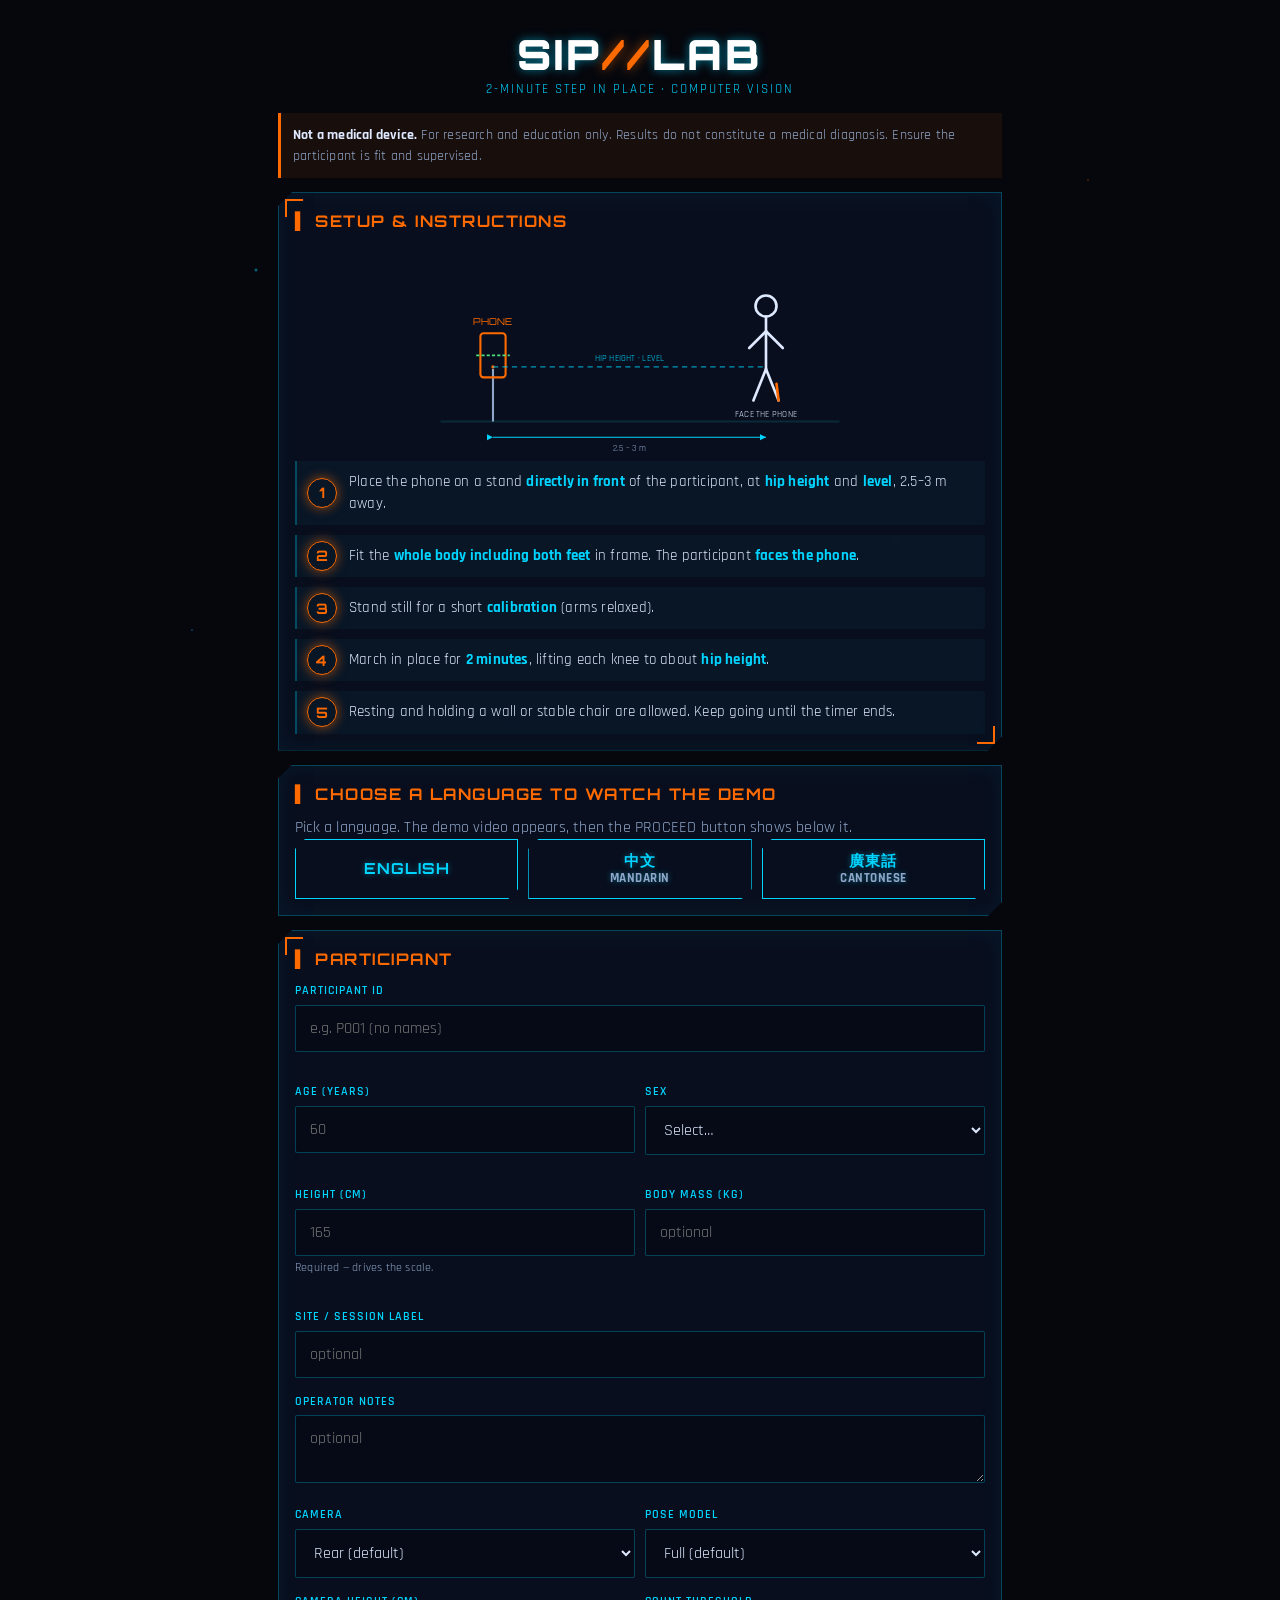
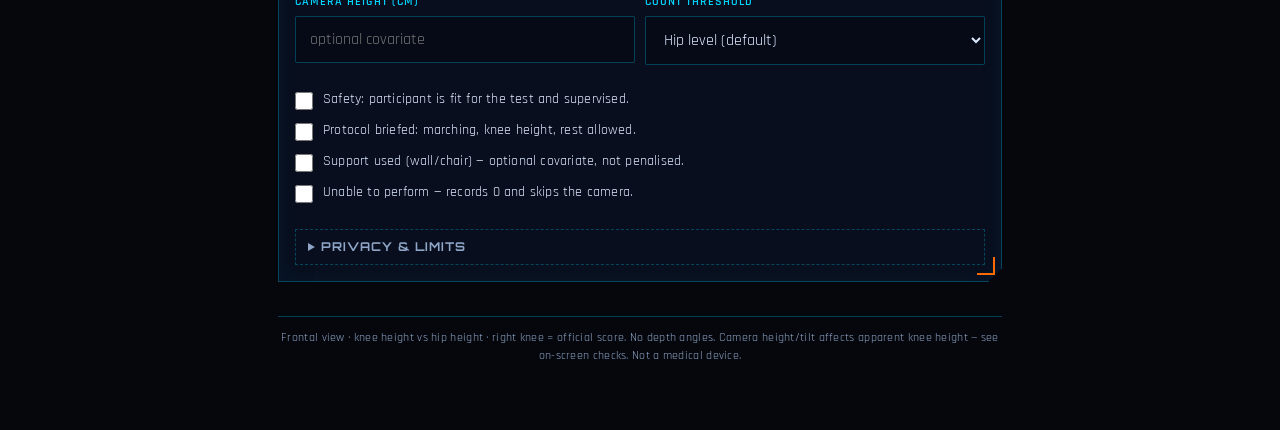
==== index.html @ b406c261 "Add files via upload" ====
<!DOCTYPE html>
<html lang="en">
<head>
    <meta charset="UTF-8">
    <meta name="viewport" content="width=device-width, initial-scale=1, viewport-fit=cover">
    <meta name="theme-color" content="#05070d">
    <meta name="description" content="SIP//LAB — 2-Minute Step-in-Place Biomechanics Lab. Browser-only computer-vision assessment.">
    <title>SIP//LAB — Step-in-Place Biomechanics Lab</title>

    <link rel="preconnect" href="https://fonts.googleapis.com">
    <link rel="preconnect" href="https://fonts.gstatic.com" crossorigin>
    <link href="https://fonts.googleapis.com/css2?family=Orbitron:wght@500;700;900&family=Rajdhani:wght@400;500;600;700&display=swap" rel="stylesheet">

    <link rel="stylesheet" href="css/styles.css">
</head>
<body>
    <!-- TRON backdrop (hidden during live test via body.live) -->
    <div class="tron-bg" aria-hidden="true">
        <div class="grid-floor"></div>
        <div class="particles"></div>
        <div class="scanlines"></div>
    </div>

    <!-- Rotate-to-portrait full-screen overlay (only when test not running) -->
    <div id="rotate-overlay" aria-hidden="true">
        <div class="icon">📱</div>
        <h2>Rotate to Portrait</h2>
        <p>SIP//LAB runs in portrait orientation. Please turn your device upright.</p>
    </div>
    <!-- mid-test landscape warning banner -->
    <div class="rotate-banner">↻ ROTATE TO PORTRAIT FOR BEST TRACKING</div>

    <!-- app mounts here -->
    <main id="app" role="main"></main>

    <!-- hidden video + canvas reused by the pose engine (moved into the live DOM at runtime) -->

    <!-- Scripts in dependency order (no bundler, classic tags) -->
    <script src="js/config.js"></script>
    <script src="js/schema.js"></script>
    <script src="js/geom.js"></script>
    <script src="js/analysis.js"></script>
    <script src="js/export.js"></script>
    <script src="js/charts.js"></script>
    <script src="js/pose-engine.js"></script>
    <script src="js/screen-live.js"></script>
    <script src="js/app.js"></script>
    <script src="js/screen-results.js"></script>
</body>
</html>
---- css/styles.css ----
/* ============================================================================
   SIP//LAB — TRON 2-Minute Step-in-Place Biomechanics Lab
   Neon orange/blue HUD. Orbitron (headings/numbers/buttons) + Rajdhani (body).
   Visual tokens ported verbatim from STS//LAB; SIP additions clearly marked.
   Right leg = orange family, Left leg = blue family everywhere (+ L/R text).
   ========================================================================== */

:root {
    /* palette */
    --bg0: #05070d;
    --bg1: #0a1020;
    --panel: rgba(10, 18, 36, 0.72);
    --panel-solid: #0b1326;

    --blue: #00d4ff;          /* primary / data / LEFT leg */
    --blue-dim: #0a2a3a;
    --orange: #ff6a00;        /* CTA / alerts / counters / RIGHT leg */
    --orange-soft: #ff8c3a;
    --green: #4cdf7c;
    --gold: #ffd700;
    --amber: #ffa500;
    --red: #ff3b30;

    --text: #dfe9ff;
    --text-dim: #8fa6c8;
    --line: rgba(0, 212, 255, 0.28);

    --radius: 2px;
    --clip: polygon(14px 0, 100% 0, 100% calc(100% - 14px), calc(100% - 14px) 100%, 0 100%, 0 14px);

    --blue-glow: 0 0 10px rgba(0, 212, 255, 0.55);
    --orange-glow: 0 0 12px rgba(255, 106, 0, 0.6);
}

*, *::before, *::after { box-sizing: border-box; margin: 0; padding: 0; }
html { font-size: 16px; -webkit-text-size-adjust: 100%; }

body {
    font-family: 'Rajdhani', 'Segoe UI', system-ui, sans-serif;
    background: radial-gradient(1200px 800px at 50% -10%, #0c1428 0%, var(--bg1) 45%, var(--bg0) 100%);
    color: var(--text);
    min-height: 100vh;
    line-height: 1.5;
    overflow-x: hidden;
    letter-spacing: 0.2px;
}

h1, h2, h3, h4, .logo, .btn, .big-number, .hud-time, .hud-reps, .metric .v, th {
    font-family: 'Orbitron', 'Rajdhani', sans-serif;
}
h2 { font-size: clamp(1.15rem, 5vw, 1.35rem); text-transform: uppercase; letter-spacing: 2px; color: var(--blue); text-shadow: var(--blue-glow); margin-bottom: 10px; }
h3 { font-size: clamp(.9rem, 4vw, 1rem); text-transform: uppercase; letter-spacing: 1.5px; color: var(--orange); margin: 0 0 10px; }
h3:not(:first-child) { margin-top: 6px; }
h3::before { content: '▍ '; color: var(--orange); }
p { color: var(--text-dim); font-size: .98rem; }
a { color: var(--blue); }

#app { max-width: 600px; margin: 0 auto; min-height: 100dvh; padding: 18px; position: relative; z-index: 2; }
#app:has(.live-session) { padding: 0; max-width: 100%; }

/* ----------------------------------------------------------------- backdrop */
.tron-bg { position: fixed; inset: 0; z-index: 0; pointer-events: none; overflow: hidden; background: var(--bg0); }
.grid-floor {
    position: absolute; left: -50%; right: -50%; bottom: -10%; height: 70%;
    background-image:
        linear-gradient(rgba(0, 212, 255, 0.22) 1px, transparent 1px),
        linear-gradient(90deg, rgba(0, 212, 255, 0.22) 1px, transparent 1px);
    background-size: 48px 48px;
    transform: perspective(360px) rotateX(68deg);
    transform-origin: bottom center;
    -webkit-mask-image: linear-gradient(to top, #000 0%, transparent 85%);
    mask-image: linear-gradient(to top, #000 0%, transparent 85%);
    animation: gridscroll 6s linear infinite;
}
@keyframes gridscroll { from { background-position: 0 0; } to { background-position: 0 48px; } }

.particles { position: absolute; inset: 0; }
.particles::before, .particles::after {
    content: ''; position: absolute; inset: 0;
    background-image:
        radial-gradient(2px 2px at 20% 30%, rgba(0, 212, 255, 0.7), transparent),
        radial-gradient(2px 2px at 70% 60%, rgba(255, 106, 0, 0.6), transparent),
        radial-gradient(1.5px 1.5px at 40% 80%, rgba(0, 212, 255, 0.5), transparent),
        radial-gradient(1.5px 1.5px at 85% 20%, rgba(255, 106, 0, 0.4), transparent),
        radial-gradient(1.5px 1.5px at 15% 70%, rgba(0, 212, 255, 0.4), transparent);
    background-repeat: no-repeat;
    animation: drift 22s linear infinite;
    opacity: .7;
}
.particles::after { animation-duration: 32s; animation-direction: reverse; opacity: .4; }
@keyframes drift { from { transform: translateY(0); } to { transform: translateY(-40px); } }

.scanlines { position: absolute; inset: 0; background: repeating-linear-gradient(0deg, rgba(0,0,0,0) 0 3px, rgba(0, 10, 20, 0.18) 3px 4px); mix-blend-mode: overlay; opacity: .5; }

/* backdrop off during the live test */
body.live .tron-bg { display: none; }

@media (prefers-reduced-motion: reduce) {
    .grid-floor, .particles, .particles::before, .particles::after { animation: none; }
    .scanlines { display: none; }
    * { scroll-behavior: auto; }
}

/* ----------------------------------------------------------------- panels */
.screen { display: flex; flex-direction: column; gap: 14px; padding: 8px 0 48px; animation: fade .3s ease; }
.center { align-items: center; text-align: center; }
@keyframes fade { from { opacity: 0; transform: translateY(8px); } to { opacity: 1; } }

.panel {
    position: relative;
    background: var(--panel);
    border: 1px solid var(--line);
    clip-path: var(--clip);
    padding: 16px;
    box-shadow: inset 0 0 24px rgba(0, 212, 255, 0.06), 0 0 18px rgba(0, 0, 0, 0.5);
    backdrop-filter: blur(3px);
}
@media (max-width: 380px) { .panel { padding: 13px; } #app { padding: 12px; } }
.brackets::before, .brackets::after {
    content: ''; position: absolute; width: 18px; height: 18px; pointer-events: none;
}
.brackets::before { top: 6px; left: 6px; border-top: 2px solid var(--orange); border-left: 2px solid var(--orange); }
.brackets::after { bottom: 6px; right: 6px; border-bottom: 2px solid var(--orange); border-right: 2px solid var(--orange); }

.note { background: rgba(255, 106, 0, 0.08); border-left: 3px solid var(--orange); padding: 12px; font-size: .85rem; color: var(--text-dim); text-align: left; }
.note.info { background: rgba(0, 212, 255, 0.07); border-left-color: var(--blue); }
.note b { color: var(--text); }
.status { font-size: .82rem; color: var(--text-dim); letter-spacing: .5px; }
.good { color: var(--green); } .warn { color: var(--amber); } .bad { color: var(--red); }

/* ----------------------------------------------------------------- logo / header */
.logo {
    font-size: clamp(2rem, 9vw, 2.6rem); font-weight: 900; letter-spacing: 3px; line-height: 1;
    color: #fff; text-shadow: var(--blue-glow); margin-top: 8px;
}
.logo .slash { color: var(--orange); text-shadow: var(--orange-glow); }
.subtitle { text-transform: uppercase; letter-spacing: 2px; font-size: clamp(.7rem, 3vw, .82rem); color: var(--blue); margin-top: 4px; }

/* ----------------------------------------------------------------- buttons */
.btn {
    display: inline-flex; align-items: center; justify-content: center; gap: 8px;
    min-height: 50px; padding: 12px 18px; max-width: 100%;
    background: transparent; color: var(--blue);
    border: 1.5px solid var(--blue);
    clip-path: polygon(10px 0, 100% 0, 100% calc(100% - 10px), calc(100% - 10px) 100%, 0 100%, 0 10px);
    font-size: clamp(.82rem, 3.2vw, .95rem); font-weight: 700; letter-spacing: 1.5px; text-transform: uppercase;
    cursor: pointer; touch-action: manipulation;
    transition: box-shadow .15s, background .15s, transform .08s, color .15s;
    text-shadow: 0 0 6px rgba(0, 212, 255, 0.4);
    overflow-wrap: anywhere; text-align: center;
}
.btn:hover { box-shadow: var(--blue-glow), inset 0 0 14px rgba(0, 212, 255, 0.18); background: rgba(0, 212, 255, 0.08); }
.btn:active { transform: scale(.97); }
.btn:focus-visible { outline: 2px solid #fff; outline-offset: 2px; }
.btn:disabled { opacity: .35; cursor: not-allowed; box-shadow: none; background: transparent; }

.btn-primary { color: var(--orange); border-color: var(--orange); text-shadow: 0 0 6px rgba(255, 106, 0, 0.5); animation: pulse 2.4s ease-in-out infinite; }
.btn-primary:hover { box-shadow: var(--orange-glow), inset 0 0 14px rgba(255, 106, 0, 0.2); background: rgba(255, 106, 0, 0.1); }
@keyframes pulse { 0%, 100% { box-shadow: 0 0 6px rgba(255,106,0,.4); } 50% { box-shadow: 0 0 18px rgba(255,106,0,.7); } }
@media (prefers-reduced-motion: reduce) { .btn-primary { animation: none; } }

.btn-danger { color: var(--red); border-color: var(--red); text-shadow: 0 0 6px rgba(255, 59, 48, 0.5); }
.btn-danger:hover { box-shadow: 0 0 12px rgba(255, 59, 48, 0.6); background: rgba(255, 59, 48, 0.1); }
.btn-small { min-height: 38px; padding: 6px 14px; font-size: .78rem; }
.btn-large { width: 100%; min-height: 58px; font-size: 1.1rem; }

.row { display: flex; gap: 10px; flex-wrap: wrap; }
.row > * { flex: 1; }

/* ----------------------------------------------------------------- instructions */
.instructions { list-style: none; counter-reset: step; display: flex; flex-direction: column; gap: 10px; }
.instructions li {
    counter-increment: step; position: relative; padding: 10px 10px 10px 52px;
    background: rgba(0, 212, 255, 0.04); border-left: 2px solid var(--line);
    font-size: .92rem; color: var(--text); text-align: left;
}
.instructions li::before {
    content: counter(step); position: absolute; left: 10px; top: 50%; transform: translateY(-50%);
    width: 30px; height: 30px; display: grid; place-items: center;
    font-family: 'Orbitron', sans-serif; font-weight: 700; color: var(--orange);
    border: 1.5px solid var(--orange); border-radius: 50%; box-shadow: var(--orange-glow);
    font-size: .9rem;
}
.instructions b { color: var(--blue); }

/* ----------------------------------------------------------------- SIP: setup diagram */
.setup-diagram { width: 100%; max-width: 420px; margin: 4px auto 0; display: block; }
.setup-diagram svg { width: 100%; height: auto; }

/* ----------------------------------------------------------------- form */
.form { text-align: left; width: 100%; }
.fg { margin-bottom: 14px; }
.fg label { display: block; font-size: .78rem; text-transform: uppercase; letter-spacing: 1px; color: var(--blue); margin-bottom: 5px; font-weight: 600; }
.fg input, .fg select, .fg textarea {
    width: 100%; padding: 12px 14px;
    border: 1px solid var(--line); background: rgba(5, 10, 22, 0.8); color: var(--text);
    font-size: 1rem; font-family: 'Rajdhani', sans-serif; outline: none; border-radius: var(--radius);
}
.fg input:focus, .fg select:focus, .fg textarea:focus { border-color: var(--blue); box-shadow: var(--blue-glow); }
.fg .hint { font-size: .74rem; color: var(--text-dim); margin-top: 3px; }
.grid2 { display: grid; grid-template-columns: 1fr 1fr; gap: 10px; }
.check { display: flex; gap: 10px; align-items: flex-start; font-size: .86rem; color: var(--text); margin: 10px 0; text-align: left; }
.check input { margin-top: 3px; width: 18px; height: 18px; flex: none; accent-color: var(--orange); }
.err { color: var(--red); font-size: .85rem; min-height: 1.2em; }

/* ----------------------------------------------------------------- language selector + video */
.lang-grid { display: grid; grid-template-columns: repeat(auto-fit, minmax(150px, 1fr)); gap: 10px; }
.lang-btn {
    min-height: 60px; flex-direction: column; gap: 2px; line-height: 1.15;
    font-size: clamp(.78rem, 3.4vw, .95rem); letter-spacing: 1px;
    padding: 10px 8px; white-space: normal; overflow-wrap: anywhere; text-align: center;
}
.lang-btn .sub { font-family: 'Rajdhani', sans-serif; font-size: .8rem; letter-spacing: .5px; color: var(--text-dim); }
.lang-btn.active { color: var(--orange); border-color: var(--orange); box-shadow: var(--orange-glow); }
.lang-switch { display: grid; grid-template-columns: repeat(auto-fit, minmax(100px, 1fr)); gap: 8px; margin-top: 10px; width: 100%; }
.lang-switch .btn { min-height: 42px; font-size: clamp(.68rem, 3vw, .78rem); letter-spacing: 1px; padding: 8px 6px; white-space: normal; }

.video-panel { margin-top: 14px; display: flex; flex-direction: column; align-items: center; gap: 10px; }
.video-frame {
    width: 100%; max-width: 395px; aspect-ratio: 9 / 16; max-height: 70vh;
    border: 1.5px solid var(--blue); box-shadow: var(--blue-glow); background: #000;
    position: relative; margin: 0 auto;
}
.video-frame iframe { position: absolute; inset: 0; width: 100%; height: 100%; border: 0; }
.yt-fallback { font-size: .82rem; }

/* ----------------------------------------------------------------- live session */
.live-session { display: flex; flex-direction: column; height: 100dvh; background: #000; }
.live-video-wrap { position: relative; flex: 1; overflow: hidden; background: #000; }
.live-video-wrap video, .live-video-wrap canvas { position: absolute; inset: 0; width: 100%; height: 100%; object-fit: cover; }
.live-video-wrap.mirror video, .live-video-wrap.mirror canvas { transform: scaleX(-1); }
.live-video-wrap canvas { pointer-events: none; }
.live-video-wrap::before, .live-video-wrap::after {
    content: ''; position: absolute; width: 40px; height: 40px; z-index: 6; pointer-events: none;
}
.live-video-wrap::before { top: 10px; left: 10px; border-top: 2px solid var(--blue); border-left: 2px solid var(--blue); }
.live-video-wrap::after { bottom: 10px; right: 10px; border-bottom: 2px solid var(--orange); border-right: 2px solid var(--orange); }

.hud { position: absolute; top: 0; left: 0; right: 0; display: flex; justify-content: space-between; align-items: flex-start; padding: 16px 20px; pointer-events: none; z-index: 5; }
.hud-time { font-size: 2.6rem; font-weight: 900; color: var(--blue); text-shadow: 0 0 14px rgba(0,212,255,.7), 0 2px 6px #000; }
.hud-time.counting { color: var(--orange); text-shadow: 0 0 14px rgba(255,106,0,.8), 0 2px 6px #000; }
.hud-reps { font-size: 3.4rem; font-weight: 900; color: var(--orange); text-shadow: 0 0 16px rgba(255,106,0,.8), 0 2px 6px #000; text-align: right; line-height: 1; }
.hud-reps small { display: block; font-family: 'Rajdhani', sans-serif; font-size: .72rem; font-weight: 600; letter-spacing: 1.5px; color: var(--text); }
/* SIP: secondary L / TOTAL counts under the big right count */
.hud-reps .sub-counts { display: block; margin-top: 4px; font-family: 'Orbitron', sans-serif; font-size: 1.2rem; }
.hud-reps .sub-counts .l { color: var(--blue); text-shadow: 0 0 10px rgba(0,212,255,.7), 0 2px 6px #000; }
.hud-reps .sub-counts .tot { color: var(--text); font-size: .95rem; }

.live-overlay { position: absolute; inset: 0; display: flex; align-items: center; justify-content: center; pointer-events: none; padding: 16px; z-index: 4; }
.overlay-status {
    background: rgba(5, 10, 22, 0.82); border: 1px solid var(--line); clip-path: var(--clip);
    padding: 16px 22px; text-align: center; font-size: 1.02rem; max-width: 540px;
    backdrop-filter: blur(4px); white-space: pre-line; color: var(--text);
}
.overlay-status.big { background: none; border: none; font-size: 7rem; font-weight: 900; font-family: 'Orbitron', sans-serif; color: var(--orange); text-shadow: 0 0 50px rgba(255,106,0,.9); padding: 0; backdrop-filter: none; }
.progress { width: 220px; height: 8px; background: rgba(0, 212, 255, 0.15); border: 1px solid var(--line); overflow: hidden; margin: 12px auto 0; }
.progress > div { height: 100%; width: 0; background: var(--blue); box-shadow: var(--blue-glow); transition: width .1s; }
.angle-panel { position: absolute; left: 10px; bottom: 10px; background: rgba(5,10,22,.65); border: 1px solid var(--line); padding: 6px 10px; font-family: 'Rajdhani', monospace; font-size: .78rem; line-height: 1.5; z-index: 5; pointer-events: none; white-space: pre-line; color: var(--blue); }

.controls { display: flex; flex-wrap: wrap; gap: 8px; padding: 10px 12px calc(10px + env(safe-area-inset-bottom)); background: var(--bg0); border-top: 1px solid var(--line); align-items: center; justify-content: center; }
.controls .btn { flex: 1 1 auto; min-width: 72px; min-height: 44px; padding: 8px 10px; font-size: clamp(.66rem, 2.8vw, .8rem); letter-spacing: 1px; }
.controls .btn-primary { flex: 1 1 100%; order: 99; min-height: 50px; }

/* ----------------------------------------------------------------- SIP: S2 checklist */
.checklist { list-style: none; display: grid; grid-template-columns: 1fr 1fr; gap: 6px 14px; font-size: .84rem; }
.checklist li { display: flex; align-items: center; gap: 8px; color: var(--text-dim); }
.checklist li .tick { width: 16px; height: 16px; flex: none; border: 1px solid var(--text-dim); border-radius: 50%; display: inline-grid; place-items: center; font-size: .7rem; }
.checklist li.ok { color: var(--green); }
.checklist li.ok .tick { border-color: var(--green); color: var(--green); box-shadow: 0 0 8px rgba(76,223,124,.4); }
.checklist li.bad .tick { border-color: var(--red); color: var(--red); }

/* SIP: lift gauges (thin vertical bars at screen edges) */
.gauge { position: absolute; top: 12%; bottom: 18%; width: 14px; z-index: 5; pointer-events: none; background: rgba(5,10,22,.5); border: 1px solid var(--line); }
.gauge.left { left: 8px; }
.gauge.right { right: 8px; }
.gauge .fill { position: absolute; left: 0; right: 0; bottom: 0; height: 0; transition: height .08s; }
.gauge.left .fill { background: var(--blue); box-shadow: var(--blue-glow); }
.gauge.right .fill { background: var(--orange); box-shadow: var(--orange-glow); }
.gauge .tick { position: absolute; left: -4px; right: -4px; height: 2px; background: #fff; opacity: .85; }
.gauge .lbl { position: absolute; top: -20px; left: 50%; transform: translateX(-50%); font-family: 'Orbitron', sans-serif; font-weight: 700; font-size: .8rem; }
.gauge.left .lbl { color: var(--blue); } .gauge.right .lbl { color: var(--orange); }

/* SIP: bubble level */
.bubble-level { position: absolute; top: 60px; left: 50%; transform: translateX(-50%); width: 90px; height: 90px; border: 1px solid var(--line); border-radius: 50%; background: rgba(5,10,22,.6); z-index: 5; pointer-events: none; }
.bubble-level .bubble { position: absolute; width: 18px; height: 18px; border-radius: 50%; background: var(--green); box-shadow: 0 0 10px rgba(76,223,124,.6); top: 50%; left: 50%; transform: translate(-50%,-50%); transition: transform .1s; }
.bubble-level.off .bubble { background: var(--amber); box-shadow: 0 0 10px rgba(255,165,0,.6); }
.bubble-level .cross { position: absolute; inset: 0; }
.bubble-level .cross::before, .bubble-level .cross::after { content: ''; position: absolute; background: var(--line); }
.bubble-level .cross::before { left: 50%; top: 10%; bottom: 10%; width: 1px; }
.bubble-level .cross::after { top: 50%; left: 10%; right: 10%; height: 1px; }

/* ----------------------------------------------------------------- results */
.big-score { text-align: center; padding: 10px 0; }
.big-number { font-size: 6rem; font-weight: 900; color: var(--orange); line-height: 1; text-shadow: 0 0 40px rgba(255,106,0,.55); }
.big-label { letter-spacing: 3px; text-transform: uppercase; color: var(--text-dim); font-size: .82rem; }
.chips { display: flex; flex-wrap: wrap; gap: 8px; justify-content: center; }
.chip { display: inline-flex; flex-direction: column; align-items: center; padding: 8px 16px; border: 1px solid var(--line); background: var(--panel); clip-path: polygon(6px 0,100% 0,100% calc(100% - 6px),calc(100% - 6px) 100%,0 100%,0 6px); min-width: 72px; }
.chip .n { font-family: 'Orbitron', sans-serif; font-weight: 700; font-size: 1.3rem; }
.chip.left .n { color: var(--blue); } .chip.right .n { color: var(--orange); } .chip.total .n, .chip.dur .n { color: var(--text); }
.chip .t { font-size: .64rem; color: var(--text-dim); text-transform: uppercase; letter-spacing: 1px; }

.badge { display: inline-block; padding: 4px 14px; font-family: 'Orbitron', sans-serif; font-weight: 700; font-size: .74rem; letter-spacing: 1px; margin: 4px 3px; border: 1px solid; clip-path: polygon(6px 0,100% 0,100% calc(100% - 6px),calc(100% - 6px) 100%,0 100%,0 6px); }
.badge.ok { color: var(--green); border-color: var(--green); box-shadow: 0 0 10px rgba(76,223,124,.3); }
.badge.review { color: var(--amber); border-color: var(--amber); box-shadow: 0 0 10px rgba(255,165,0,.3); }
.badge.neutral { color: var(--blue); border-color: var(--blue); }
.badge.above { color: var(--green); border-color: var(--green); }
.badge.average { color: var(--blue); border-color: var(--blue); }
.badge.below { color: var(--amber); border-color: var(--amber); }

.metrics { display: grid; grid-template-columns: 1fr 1fr; gap: 8px; }
.metric { background: var(--panel); border: 1px solid var(--line); padding: 10px 12px; clip-path: polygon(8px 0,100% 0,100% 100%,0 100%,0 8px); }
.metric .t { font-size: .66rem; color: var(--text-dim); text-transform: uppercase; letter-spacing: .8px; }
.metric .v { font-size: 1.2rem; font-weight: 700; color: var(--blue); margin-top: 2px; }
.metric .v small { font-size: .66rem; font-weight: 500; color: var(--text-dim); }
.metric.r .v { color: var(--orange); }

canvas.chart { width: 100%; height: 210px; border: 1px solid var(--line); display: block; margin-bottom: 10px; background: #0a1120; }

.tablewrap { overflow-x: auto; border: 1px solid var(--line); }
table { border-collapse: collapse; width: 100%; font-family: 'Rajdhani', sans-serif; font-size: .8rem; white-space: nowrap; }
th, td { padding: 7px 9px; text-align: right; border-bottom: 1px solid rgba(0,212,255,.1); overflow-wrap: anywhere; }
th { color: var(--blue); font-size: .68rem; letter-spacing: 1px; text-transform: uppercase; position: sticky; top: 0; background: var(--panel-solid); }
td:first-child, th:first-child { text-align: left; }
tr.uncounted td { color: var(--text-dim); font-style: italic; }

.flag { font-size: .85rem; padding: 7px 10px; margin: 4px 0; background: rgba(255,165,0,.1); border-left: 3px solid var(--amber); text-align: left; }
.flag.block { background: rgba(255,59,48,.1); border-left-color: var(--red); }
.flag b { font-family: 'Orbitron', sans-serif; font-size: .76rem; letter-spacing: 1px; }

details { background: var(--panel); border: 1px solid var(--line); padding: 10px 12px; }
summary { cursor: pointer; font-family: 'Orbitron', sans-serif; font-weight: 700; font-size: .82rem; letter-spacing: 1px; text-transform: uppercase; color: var(--blue); }

.hist { text-align: left; display: flex; flex-direction: column; gap: 8px; }
.hist .card { background: var(--panel); border: 1px solid var(--line); padding: 12px; font-size: .86rem; clip-path: polygon(8px 0,100% 0,100% 100%,0 100%,0 8px); }

.more-info { background: transparent; border: 1px dashed var(--line); padding: 8px 12px; }
.more-info summary { font-size: .76rem; color: var(--text-dim); }
.more-info p { font-size: .82rem; }

.footer-limits { margin-top: 20px; font-size: .72rem; color: var(--text-dim); text-align: center; border-top: 1px solid var(--line); padding-top: 12px; letter-spacing: .3px; }

/* ----------------------------------------------------------------- SIP: modal dialogs (TRON) */
.modal-backdrop { position: fixed; inset: 0; background: rgba(2,5,12,.78); backdrop-filter: blur(3px); z-index: 50; display: flex; align-items: center; justify-content: center; padding: 20px; animation: fade .2s ease; }
.modal { background: var(--panel-solid); border: 1px solid var(--line); clip-path: var(--clip); padding: 22px; max-width: 440px; width: 100%; box-shadow: 0 0 30px rgba(0,0,0,.6), inset 0 0 20px rgba(0,212,255,.05); }
.modal h3 { color: var(--orange); }
.modal p { color: var(--text); margin-bottom: 14px; }
.modal .row { margin-top: 8px; }
.modal .compare { display: grid; grid-template-columns: 1fr 1fr; gap: 10px; margin: 12px 0; }
.modal .compare .box { border: 1px solid var(--line); padding: 10px; text-align: center; }
.modal .compare .box .n { font-family: 'Orbitron', sans-serif; font-size: 1.8rem; font-weight: 700; color: var(--blue); }

/* ----------------------------------------------------------------- SIP: rotate-to-portrait overlay */
#rotate-overlay { position: fixed; inset: 0; z-index: 100; background: var(--bg0); display: none; flex-direction: column; align-items: center; justify-content: center; text-align: center; padding: 30px; gap: 16px; }
#rotate-overlay .icon { font-size: 4rem; animation: roticon 2s ease-in-out infinite; }
@keyframes roticon { 0%,100% { transform: rotate(0); } 50% { transform: rotate(-90deg); } }
#rotate-overlay h2 { color: var(--orange); }
@media (orientation: landscape) and (max-height: 500px) {
    body.allow-rotate-overlay #rotate-overlay { display: flex; }
}
/* small warning banner shown mid-test in landscape instead of blocking */
.rotate-banner { position: fixed; top: 0; left: 0; right: 0; z-index: 40; background: rgba(255,106,0,.92); color: #05070d; text-align: center; font-weight: 700; font-size: .8rem; padding: 6px; letter-spacing: 1px; display: none; }
body.live.landscape-warn .rotate-banner { display: block; }

/* spinner */
.spinner { width: 42px; height: 42px; border: 3px solid var(--line); border-top-color: var(--orange); border-radius: 50%; animation: spin 1s linear infinite; margin: 0 auto; }
@keyframes spin { to { transform: rotate(360deg); } }
@media (prefers-reduced-motion: reduce) { .spinner { animation-duration: 2.5s; } #rotate-overlay .icon { animation: none; } }

@media (min-width: 768px) {
    #app { max-width: 760px; }
    .metrics { grid-template-columns: repeat(3, 1fr); }
}
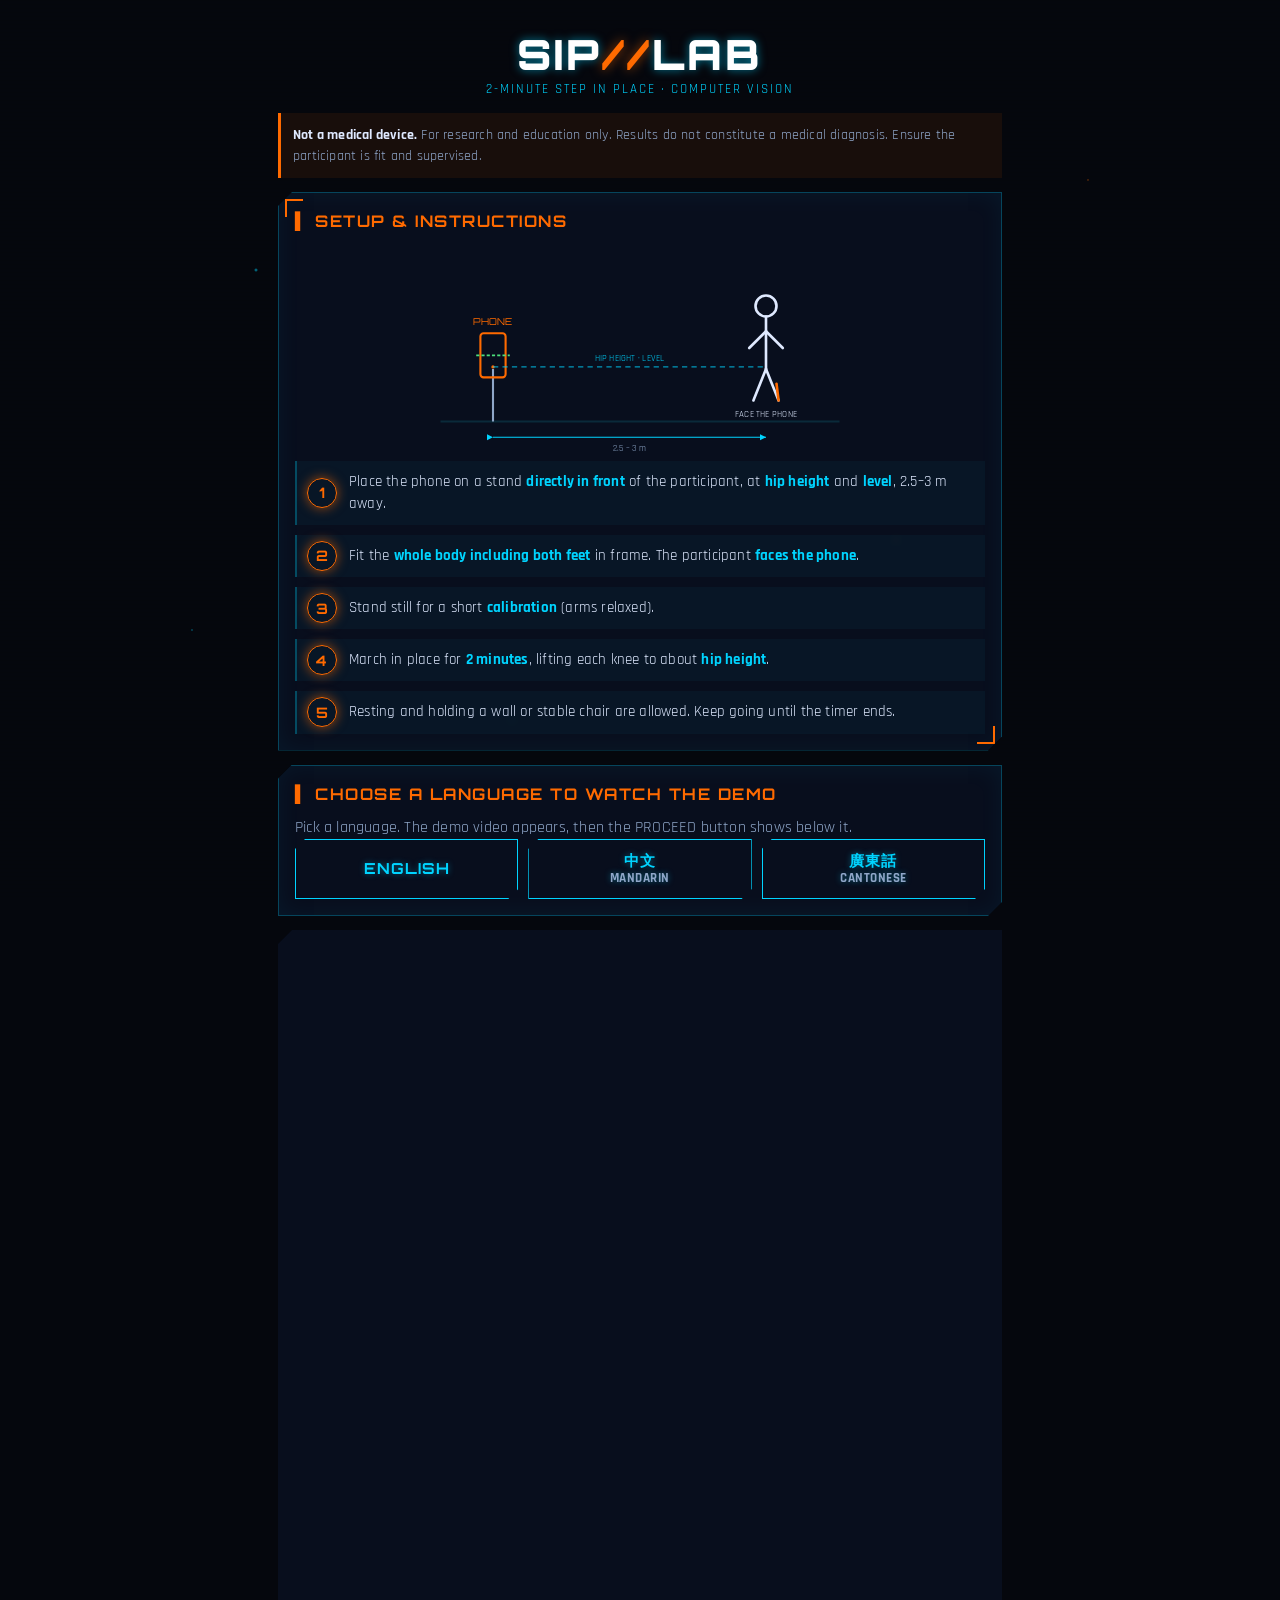
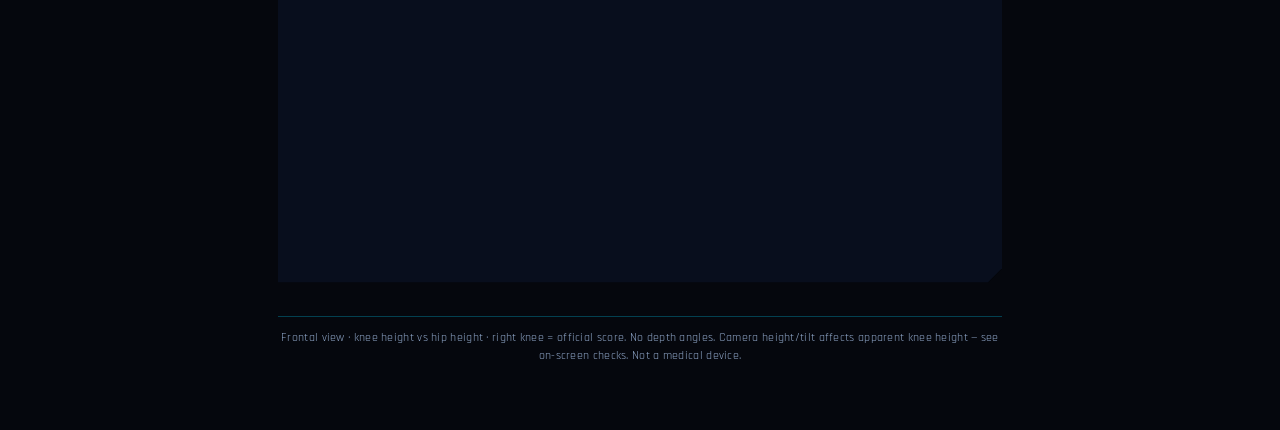
==== commit e0555cb3: "Add files via upload" ====
--- a/index.html
+++ b/index.html
@@ -35,6 +35,26 @@
 
     <!-- hidden video + canvas reused by the pose engine (moved into the live DOM at runtime) -->
 
+    <!-- Visible error banner: surface any script/runtime error on the device itself -->
+    <div id="fatal-error" style="display:none;position:fixed;inset:0;z-index:9999;background:#0a0410;color:#ffd0d0;font:14px/1.5 monospace;padding:18px;overflow:auto"></div>
+    <script>
+    (function () {
+        function show(msg) {
+            var b = document.getElementById('fatal-error');
+            if (!b) return;
+            b.style.display = 'block';
+            b.textContent = 'SIP//LAB error (screenshot this):\n\n' + msg +
+                '\n\nReload the page. If this persists, the MediaPipe CDN or a script may be blocked on this network.';
+        }
+        window.addEventListener('error', function (e) {
+            show((e.message || 'script error') + (e.filename ? '\n' + e.filename + ':' + e.lineno : ''));
+        });
+        window.addEventListener('unhandledrejection', function (e) {
+            show('Unhandled promise: ' + ((e.reason && (e.reason.message || e.reason)) || 'unknown'));
+        });
+    })();
+    </script>
+
     <!-- Scripts in dependency order (no bundler, classic tags) -->
     <script src="js/config.js"></script>
     <script src="js/schema.js"></script>
